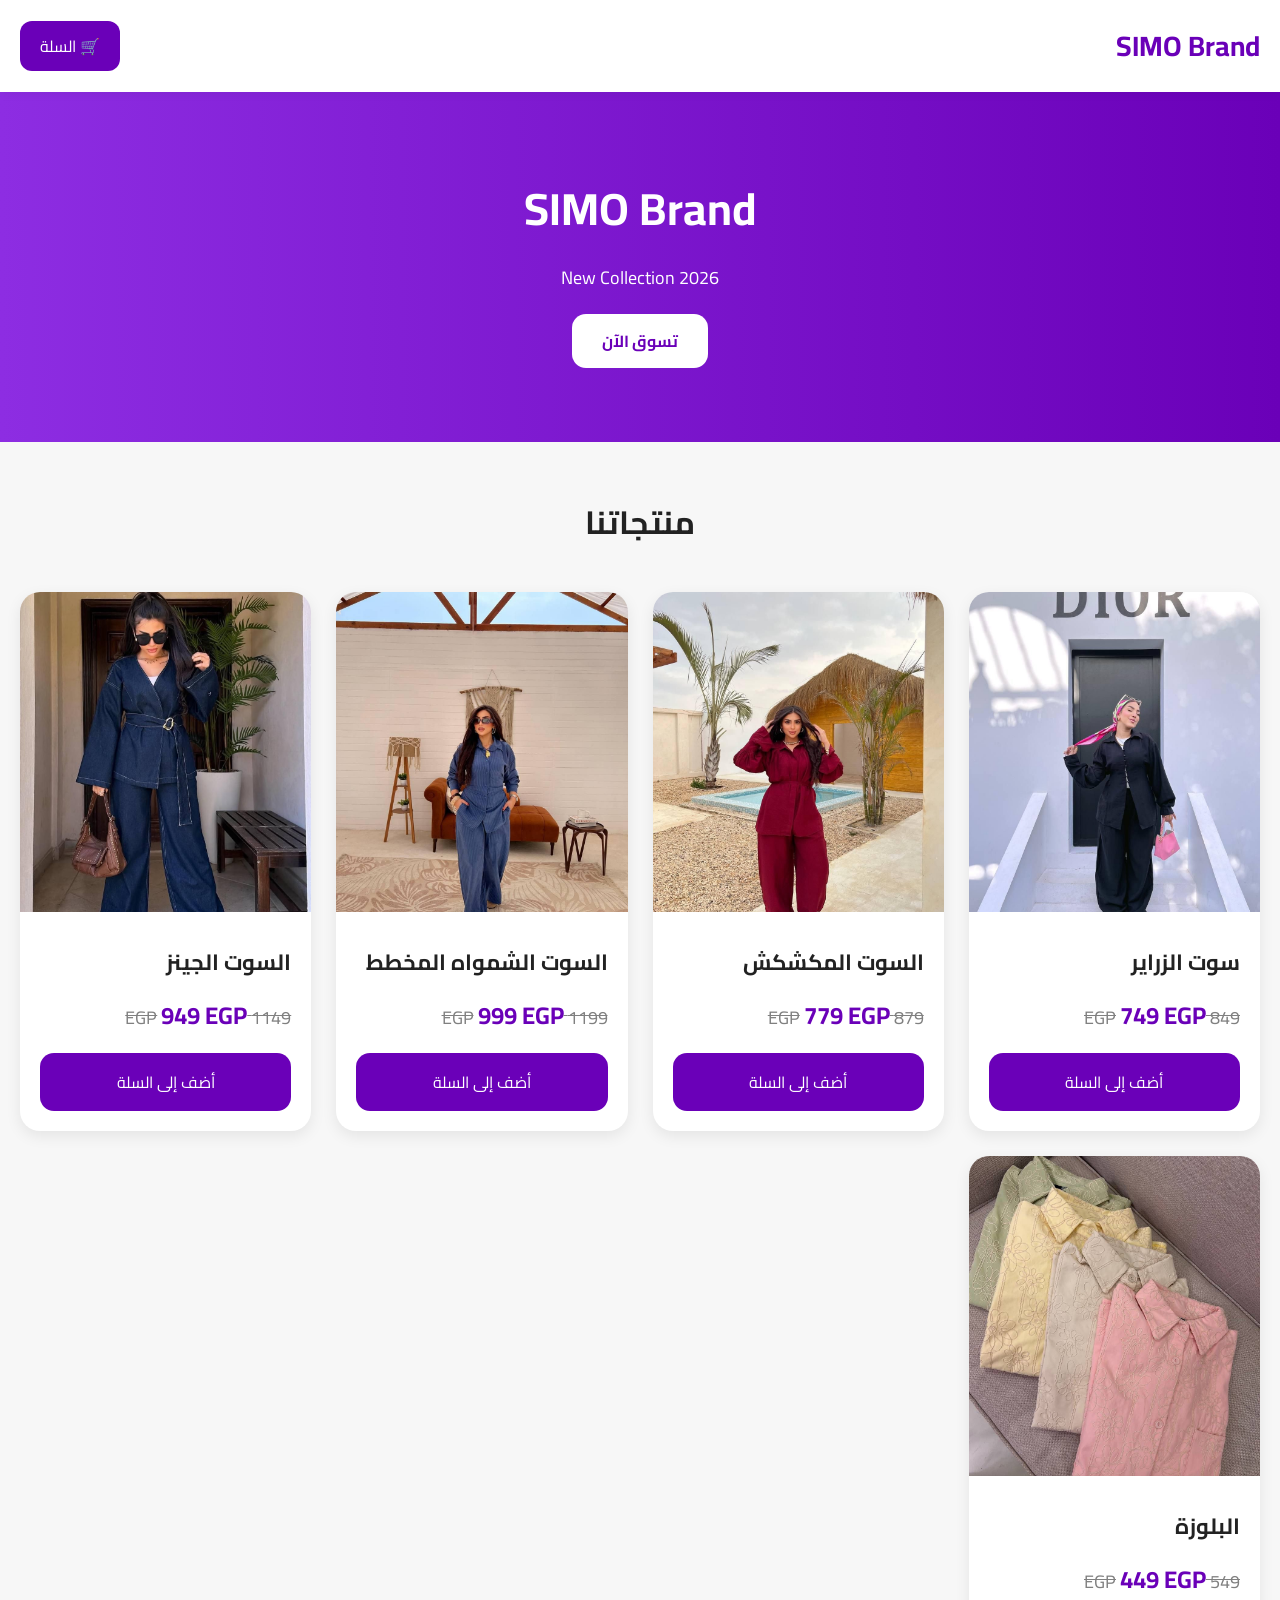
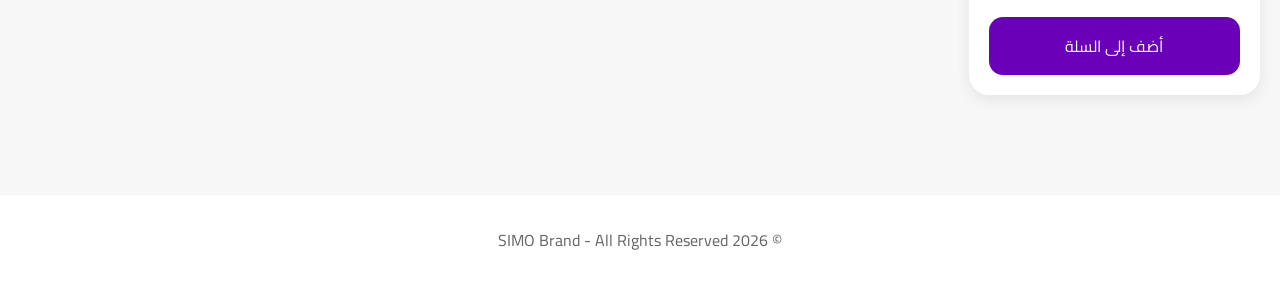
==== Shimo Brand/index.html @ 80eae1fb "Add files via upload" ====
<!DOCTYPE html>
<html lang="ar" dir="rtl">
<head>
  <meta charset="UTF-8" />
  <meta name="viewport" content="width=device-width, initial-scale=1.0"/>
  <title>SIMO Brand</title>

  <link rel="preconnect" href="https://fonts.googleapis.com">
  <link rel="preconnect" href="https://fonts.gstatic.com" crossorigin>
  <link href="https://fonts.googleapis.com/css2?family=Cairo:wght@300;400;600;700&display=swap" rel="stylesheet">

  <style>

    *{
      margin:0;
      padding:0;
      box-sizing:border-box;
      font-family:'Cairo', sans-serif;
    }

    body{
      background:#f7f7f7;
      color:#222;
    }

    header{
      background:white;
      padding:20px;
      display:flex;
      justify-content:space-between;
      align-items:center;
      box-shadow:0 2px 10px rgba(0,0,0,0.05);
      position:sticky;
      top:0;
    }

    .logo{
      font-size:28px;
      font-weight:700;
      color:#6a00b8;
    }

    .cart-btn{
      background:#6a00b8;
      color:white;
      border:none;
      padding:10px 20px;
      border-radius:12px;
      cursor:pointer;
      font-size:16px;
    }

    .hero{
      height:350px;
      background:linear-gradient(to left,#6a00b8,#8d2de2);
      display:flex;
      flex-direction:column;
      justify-content:center;
      align-items:center;
      text-align:center;
      color:white;
      padding:20px;
    }

    .hero h1{
      font-size:45px;
      margin-bottom:10px;
    }

    .hero p{
      font-size:18px;
      margin-bottom:20px;
    }

    .hero button{
      background:white;
      color:#6a00b8;
      border:none;
      padding:12px 30px;
      border-radius:14px;
      font-size:16px;
      cursor:pointer;
      font-weight:bold;
    }

    .products{
      padding:50px 20px;
    }

    .section-title{
      text-align:center;
      font-size:32px;
      margin-bottom:40px;
      color:#222;
    }

    .products-grid{
      display:grid;
      grid-template-columns:repeat(auto-fit,minmax(250px,1fr));
      gap:25px;
    }

    .card{
      background:white;
      border-radius:20px;
      overflow:hidden;
      box-shadow:0 5px 15px rgba(0,0,0,0.08);
      transition:0.3s;
    }

    .card:hover{
      transform:translateY(-5px);
    }

    .card img{
      width:100%;
      height:320px;
      object-fit:cover;
    }

    .card-content{
      padding:20px;
    }

    .product-name{
      font-size:22px;
      margin-bottom:10px;
      font-weight:700;
    }

    .prices{
      margin-bottom:15px;
    }

    .old-price{
      color:gray;
      text-decoration:line-through;
      margin-left:10px;
      font-size:18px;
    }

    .new-price{
      color:#6a00b8;
      font-size:24px;
      font-weight:bold;
    }

    .buy-btn{
      width:100%;
      background:#6a00b8;
      color:white;
      border:none;
      padding:14px;
      border-radius:14px;
      font-size:16px;
      cursor:pointer;
      transition:0.3s;
    }

    .buy-btn:hover{
      background:#52008d;
    }

    footer{
      margin-top:50px;
      background:white;
      padding:30px;
      text-align:center;
      color:#666;
    }

  </style>
</head>

<body>

  <header>
    <div class="logo">SIMO Brand</div>
    <button class="cart-btn">🛒 السلة</button>
  </header>

  <section class="hero">
    <h1>SIMO Brand</h1>
    <p>New Collection 2026</p>
    <button>تسوق الآن</button>
  </section>

  <section class="products">

    <h2 class="section-title">منتجاتنا</h2>

    <div class="products-grid">

      <!-- المنتج 1 -->
      <div class="card">
        <img src="images\5774031519260282297_121.jpg" alt="">
        <div class="card-content">

          <h3 class="product-name">سوت الزراير</h3>

          <div class="prices">
            <span class="old-price">849 EGP</span>
            <span class="new-price">749 EGP</span>
          </div>

          <button class="buy-btn">أضف إلى السلة</button>

        </div>
      </div>

      <!-- المنتج 2 -->
      <div class="card">
        <img src="images\5774031519260282303_121.jpg" alt="">
        <div class="card-content">

          <h3 class="product-name">السوت المكشكش</h3>
          <div class="prices">
            <span class="old-price">879 EGP</span>
            <span class="new-price">779 EGP</span>
          </div>

          <button class="buy-btn">أضف إلى السلة</button>

        </div>
      </div>

      <!-- المنتج 3 -->
      <div class="card">
        <img src="images\5774031519260282273_121.jpg" alt="">
        <div class="card-content">

          <h3 class="product-name">السوت الشمواه المخطط</h3>

          <div class="prices">
            <span class="old-price">1199 EGP</span>
            <span class="new-price">999 EGP</span>
          </div>

          <button class="buy-btn">أضف إلى السلة</button>

        </div>
      </div>

      <!-- المنتج 4 -->
      <div class="card">
        <img src="images\5778164141087461053_121.jpg" alt="">
        <div class="card-content">

          <h3 class="product-name">السوت الجينز</h3>

          <div class="prices">
            <span class="old-price">1149 EGP</span>
            <span class="new-price">949 EGP</span>
          </div>

          <button class="buy-btn">أضف إلى السلة</button>

        </div>
      </div>

      <!-- المنتج 5 -->
      <div class="card">
        <img src="images\5778164141087461056_121.jpg" alt="">
        <div class="card-content">

          <h3 class="product-name">البلوزة</h3>

          <div class="prices">
            <span class="old-price">549 EGP</span>
            <span class="new-price">449 EGP</span>
          </div>

          <button class="buy-btn">أضف إلى السلة</button>

        </div>
      </div>

    </div>

  </section>

  <footer>
    © 2026 SIMO Brand - All Rights Reserved
  </footer>

</body>
</html>
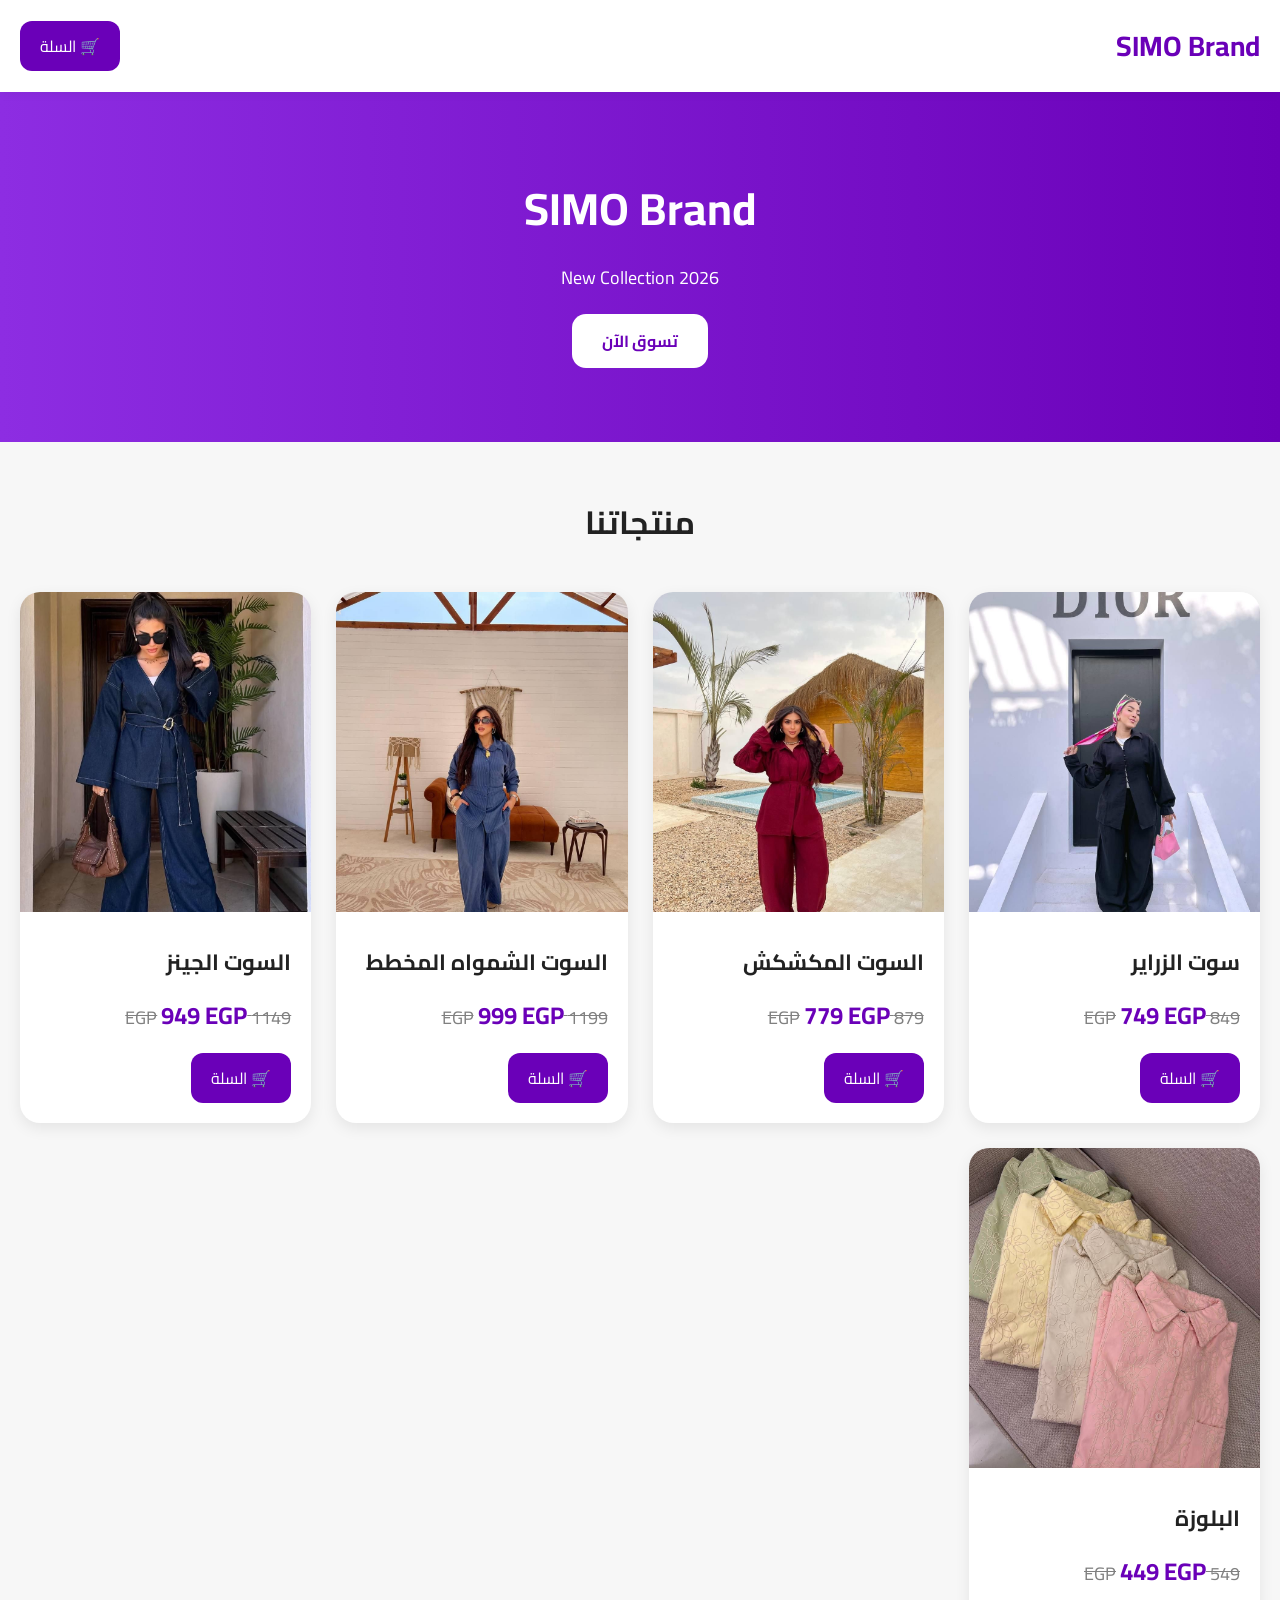
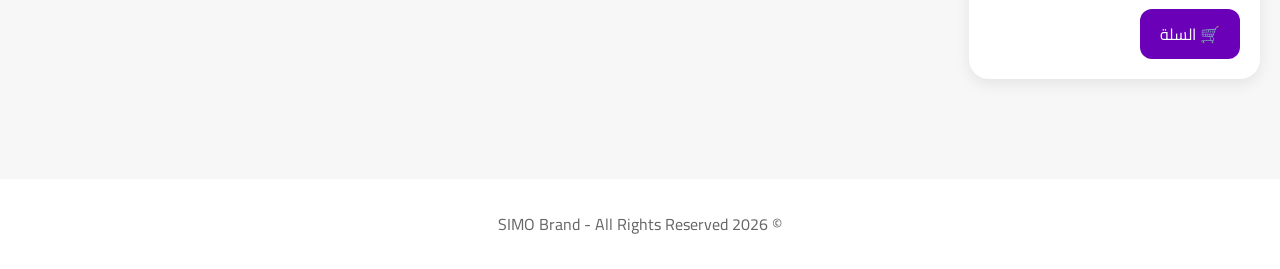
==== commit 3af4b7b2: "Add files via upload" ====
--- a/Shimo Brand/index.html
+++ b/Shimo Brand/index.html
@@ -193,7 +193,7 @@
 
       <!-- المنتج 1 -->
       <div class="card">
-        <img src="images\5774031519260282297_121.jpg" alt="">
+        <img src="images/5774031519260282297_121.jpg" alt="">
         <div class="card-content">
 
           <h3 class="product-name">سوت الزراير</h3>
@@ -203,14 +203,16 @@
             <span class="new-price">749 EGP</span>
           </div>
 
-          <button class="buy-btn">أضف إلى السلة</button>
+          <a href="checkout.html">
+    <button class="cart-btn">🛒 السلة</button>
+</a>
 
         </div>
       </div>
 
       <!-- المنتج 2 -->
       <div class="card">
-        <img src="images\5774031519260282303_121.jpg" alt="">
+        <img src="images/5774031519260282303_121.jpg" alt="">
         <div class="card-content">
 
           <h3 class="product-name">السوت المكشكش</h3>
@@ -219,14 +221,16 @@
             <span class="new-price">779 EGP</span>
           </div>
 
-          <button class="buy-btn">أضف إلى السلة</button>
+          <a href="checkout.html">
+    <button class="cart-btn">🛒 السلة</button>
+</a>
 
         </div>
       </div>
 
       <!-- المنتج 3 -->
       <div class="card">
-        <img src="images\5774031519260282273_121.jpg" alt="">
+        <img src="images/5774031519260282273_121.jpg" alt="">
         <div class="card-content">
 
           <h3 class="product-name">السوت الشمواه المخطط</h3>
@@ -236,14 +240,16 @@
             <span class="new-price">999 EGP</span>
           </div>
 
-          <button class="buy-btn">أضف إلى السلة</button>
+          <a href="checkout.html">
+    <button class="cart-btn">🛒 السلة</button>
+</a>
 
         </div>
       </div>
 
       <!-- المنتج 4 -->
       <div class="card">
-        <img src="images\5778164141087461053_121.jpg" alt="">
+        <img src="images/5778164141087461053_121.jpg" alt="">
         <div class="card-content">
 
           <h3 class="product-name">السوت الجينز</h3>
@@ -253,14 +259,16 @@
             <span class="new-price">949 EGP</span>
           </div>
 
-          <button class="buy-btn">أضف إلى السلة</button>
+          <a href="checkout.html">
+    <button class="cart-btn">🛒 السلة</button>
+</a>
 
         </div>
       </div>
 
       <!-- المنتج 5 -->
       <div class="card">
-        <img src="images\5778164141087461056_121.jpg" alt="">
+        <img src="images/5778164141087461056_121.jpg" alt="">
         <div class="card-content">
 
           <h3 class="product-name">البلوزة</h3>
@@ -270,7 +278,9 @@
             <span class="new-price">449 EGP</span>
           </div>
 
-          <button class="buy-btn">أضف إلى السلة</button>
+          <a href="checkout.html">
+    <button class="cart-btn">🛒 السلة</button>
+</a>
 
         </div>
       </div>
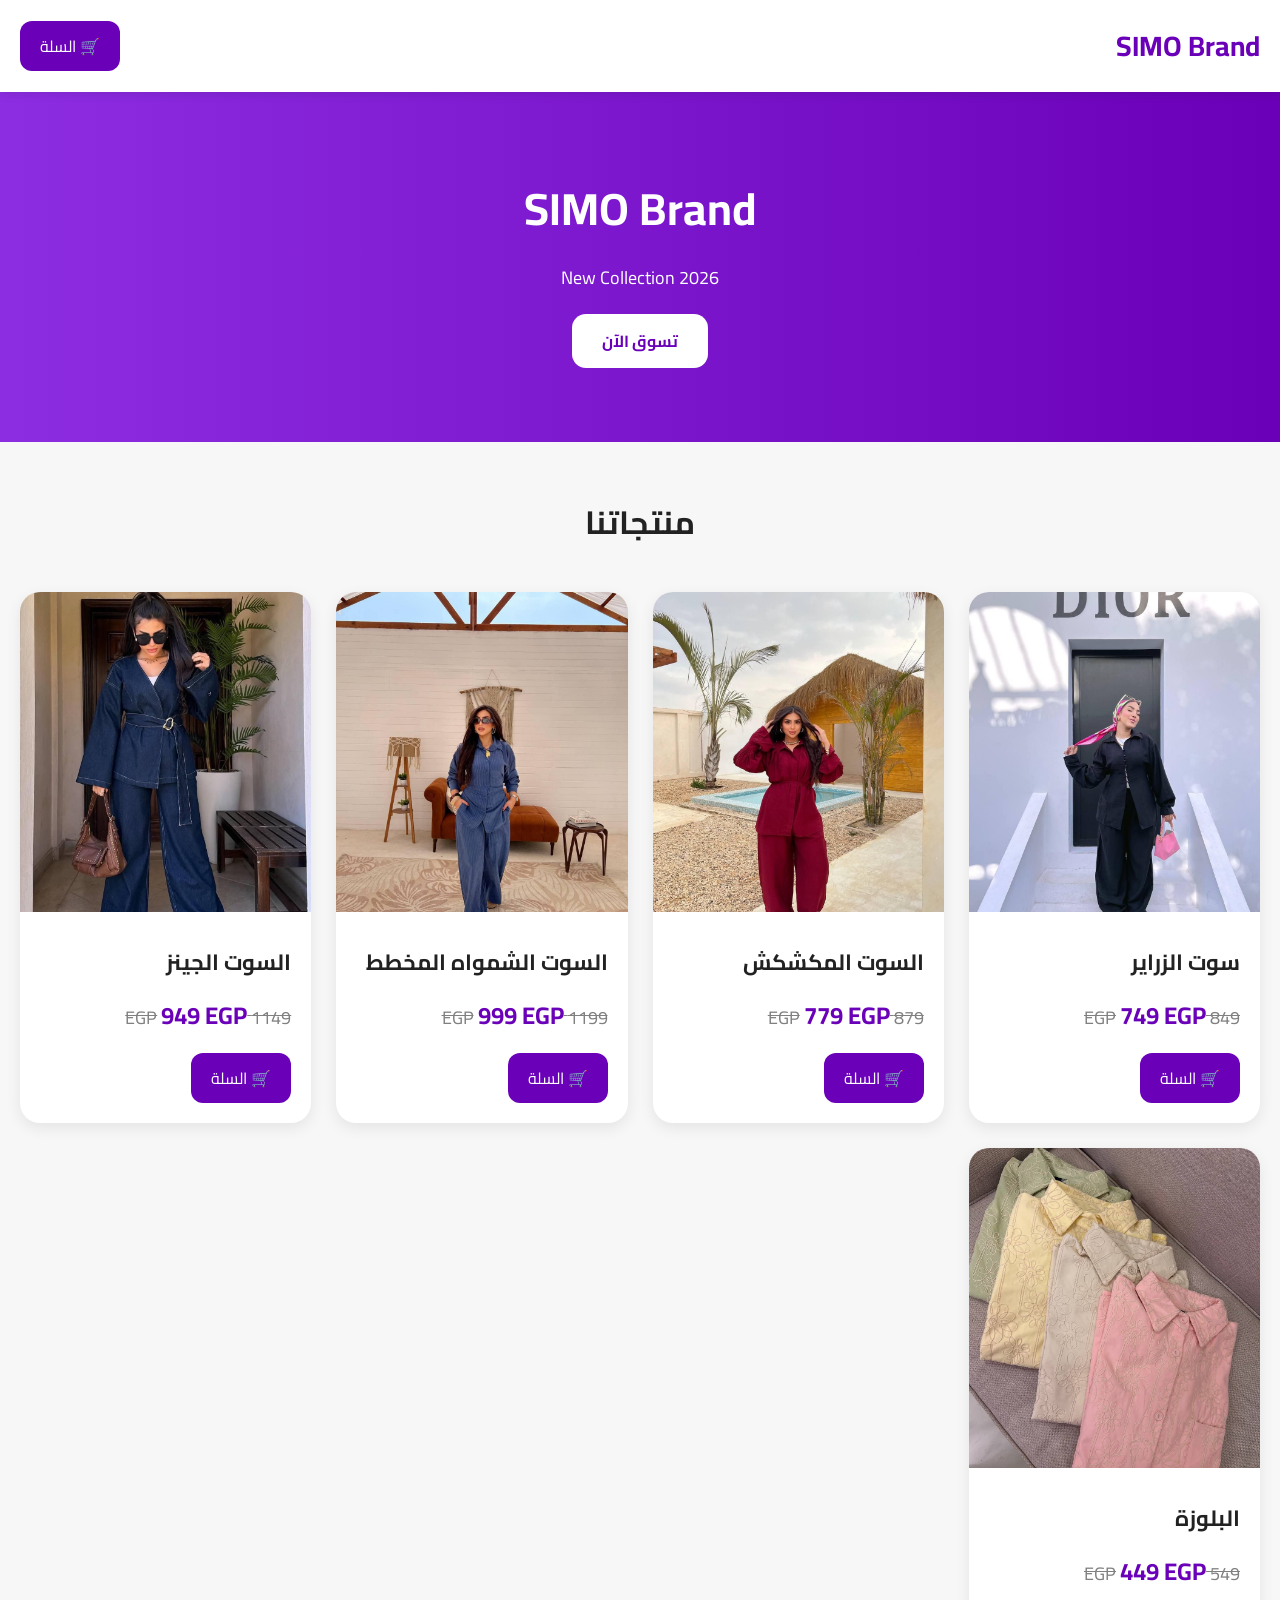
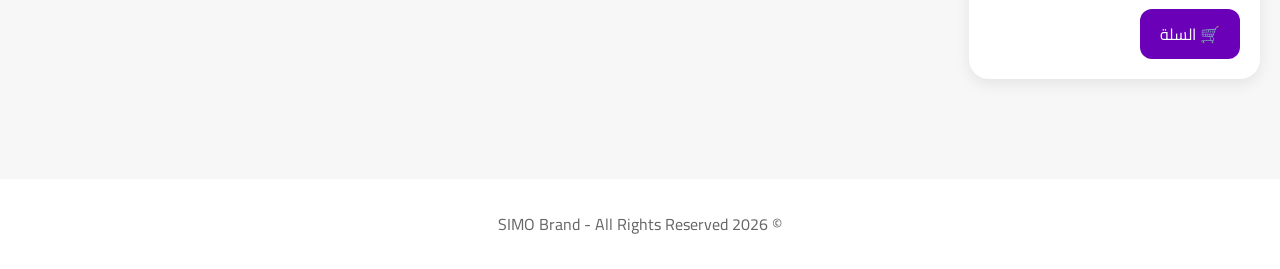
==== commit 59a06919: "Add files via upload" ====
--- a/Shimo Brand/index.html
+++ b/Shimo Brand/index.html
@@ -24,15 +24,16 @@
     }
 
     header{
-      background:white;
-      padding:20px;
-      display:flex;
-      justify-content:space-between;
-      align-items:center;
-      box-shadow:0 2px 10px rgba(0,0,0,0.05);
-      position:sticky;
-      top:0;
-    }
+    background:white;
+    padding:20px;
+    display:flex;
+    justify-content:space-between;
+    align-items:center;
+    box-shadow:0 2px 10px rgba(0,0,0,0.1);
+    position:sticky;
+    top:0;
+    z-index: 9999; 
+}
 
     .logo{
       font-size:28px;
